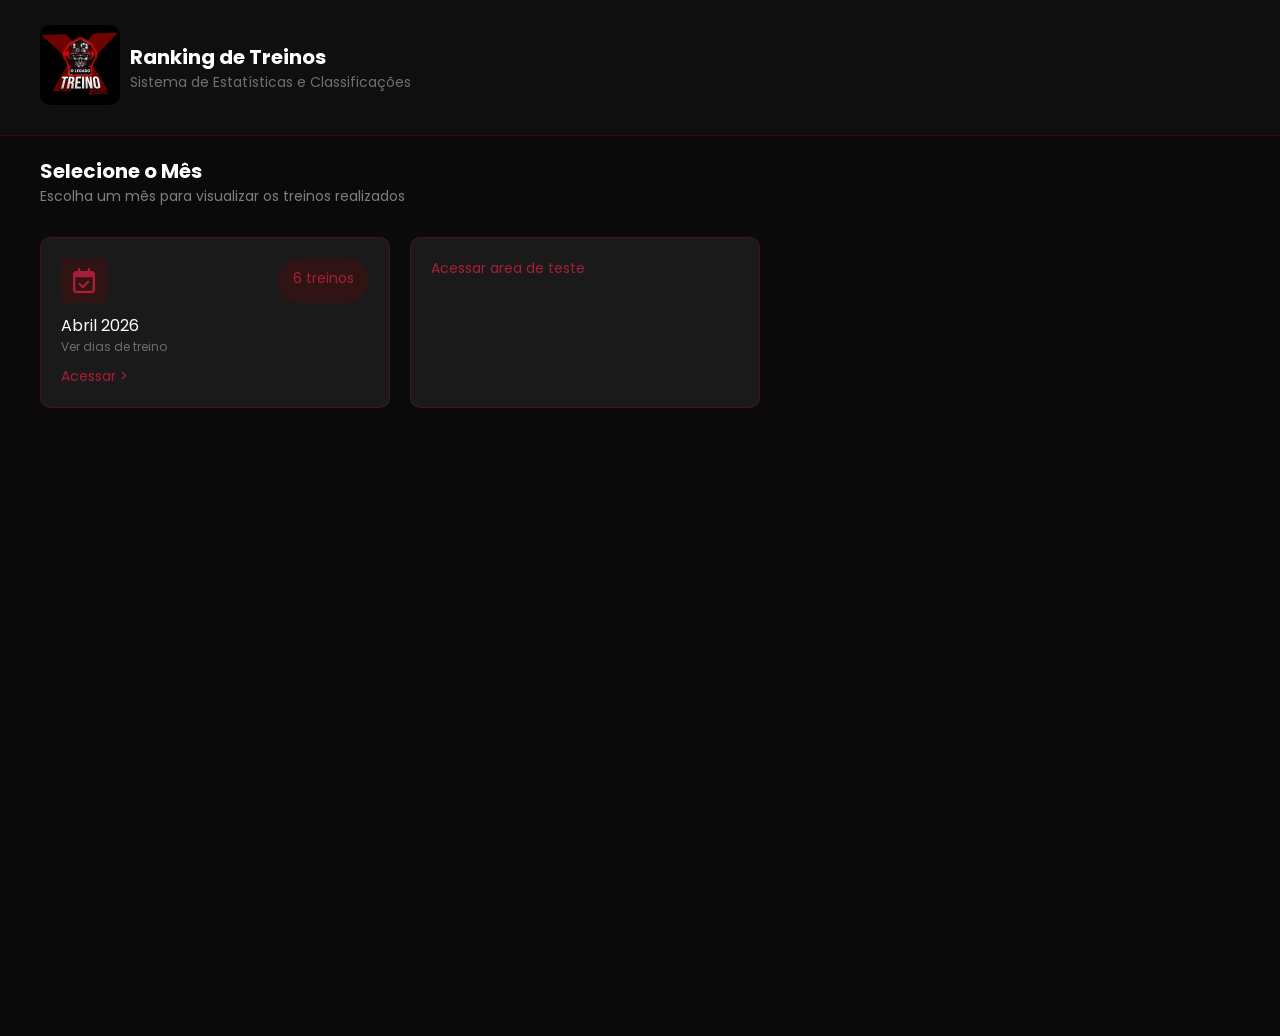
==== index.html @ 44782da5 "construindo a home" ====
<!DOCTYPE html>
<html lang="pt-br">
<head>
    <meta charset="UTF-8">
    <meta name="viewport" content="width=device-width, initial-scale=1.0">
    <title>O Legado</title>
    <link rel="stylesheet" href="assets/css/index.css">

    <!--FONTE-->
    <link rel="preconnect" href="https://fonts.googleapis.com">
    <link rel="preconnect" href="https://fonts.gstatic.com" crossorigin>
    <link href="https://fonts.googleapis.com/css2?family=Poppins:wght@300;400;500;700&display=swap" rel="stylesheet">
    <!--FONTE-->


    <!-- Google tag (gtag.js) -->
    <script async src="https://www.googletagmanager.com/gtag/js?id=G-SW7Q9LH3LR"></script>
    <script>
    window.dataLayer = window.dataLayer || [];
    function gtag(){dataLayer.push(arguments);}
    gtag('js', new Date());
    gtag('config', 'G-SW7Q9LH3LR');
    </script>
    <!-- Google tag (gtag.js) -->
     
    <!--Incon-->
    <link rel="stylesheet" href="https://cdnjs.cloudflare.com/ajax/libs/font-awesome/6.0.0/css/all.min.css">
    <!--Incon-->
</head>
<body>
    <header class="header">
        <div class="header_content largura-definida">
            <figure><img src="assets/img/Logo.jpg" alt=""></figure>
            <div class="header_content_texts">
                <h1>Ranking de Treinos</h1>
                <p>Sistema de Estatísticas e Classificações</p>
            </div>
        </div>
    </header>

    <main>
        <section class="container largura-definida">
            <h2>Selecione o Mês</h2>
            <p>Escolha um mês para visualizar os treinos realizados</p>

            <div class="container_divsDates">

                
                <div class="container_divsDates_divDate">
                    <div class="container_divsDates_divDate_icon">
                            <i class="fa-regular fa-calendar-check"></i>
                            <p><span>6</span> treinos</p>
                    </div>
                    <p>Abril 2026</p>
                    <p>Ver dias de treino</p>
                    <a href="assets/html/treinosMés.html">Acessar <span>></span></a>
                </div>

                <div class="container_divsDates_divDate">
                    
                    <a href="teste.html">Acessar area de teste</a>
                </div>
                

            </div>

        </section>
        
    </main>
    

    
</body>
</html>
---- assets/css/index.css ----
*{
    padding: 0;
    margin: 0;
    box-sizing: border-box;
}
html {
    font-size: 62.5%;
    min-height: 100%;
}
body{
    font-family: "Poppins", sans-serif;
    min-height: 100vh;
    overflow: hidden;
}


.largura-definida {
    max-width: 120rem;
    margin: 0 auto;
}



.header{
    background-color: #0F0F0F;
    padding: 2.5rem;
    border-bottom: 1px solid rgba(255, 0, 0, 0.164);
}
.header_content{
    display: flex;
}
.header_content figure img{
    width: 100%;
    border-radius: 1rem;
}
.header_content figure{
    width: 8rem;
    
}
.header_content_texts{
    display: flex;
    flex-direction: column;
    justify-content: center;
    margin-left: 1rem;
}
.header_content_texts h1{
    font-size: 2em;
    color: white;
}
.header_content_texts p{
    color: rgba(255, 255, 255, 0.404);
    font-size: 1.4em;
}

main{
    background-color: #0A0A0A;
    padding: 2rem;
    min-height: 100vh;
}
.container h2{
    color: white;
    font-size: 2em;
}
.container > p{
    color: rgba(255, 255, 255, 0.479);
    font-size: 1.4em;
    margin-bottom: 3rem;
}

.container_divsDates{
    display: flex;
    flex-wrap: wrap;
    gap: 2rem;
}

.container_divsDates_divDate{
    flex: 1 1 calc((100% / 3) - 2rem);
    max-width: 35rem;
    padding: 2rem;
    background-color: #1A1A1A;
    border: 1px solid rgba(255, 0, 0, 0.199);
    border-radius: 1rem;
    text-decoration: none;
}
.container_divsDates_divDate_icon{
    display: flex;
    justify-content: space-between;
}
.container_divsDates_divDate > p:nth-child(2){
    color: white;
    font-size: 1.6em;
    margin-top: 1rem;
}
.container_divsDates_divDate > p:nth-child(3){
    color: rgba(255, 255, 255, 0.37);
    font-size: 1.2em;
    margin-bottom: 1rem;
}
.container_divsDates_divDate_icon i{
    font-size: 2.5em;
    padding: 1rem 1.2rem;
    background-color: #301414;
    border-radius: 0.5rem;
    color: #A81E3A;
}
.container_divsDates_divDate_icon p{
    color: #A81E3A;
    background-color: #301414;
    padding: 1rem 1.5rem;
    border-radius: 5rem;
    font-size: 1.4em;
}
.container_divsDates_divDate > a{
    color: #A81E3A;
    font-size: 1.4em;
    text-decoration: none;
}
.container_divsDates_divDate > a > span{
    transition: all 0.2s ease-in-out;
}
.container_divsDates_divDate > a:hover > span{
    margin-left: 0.5rem;
}
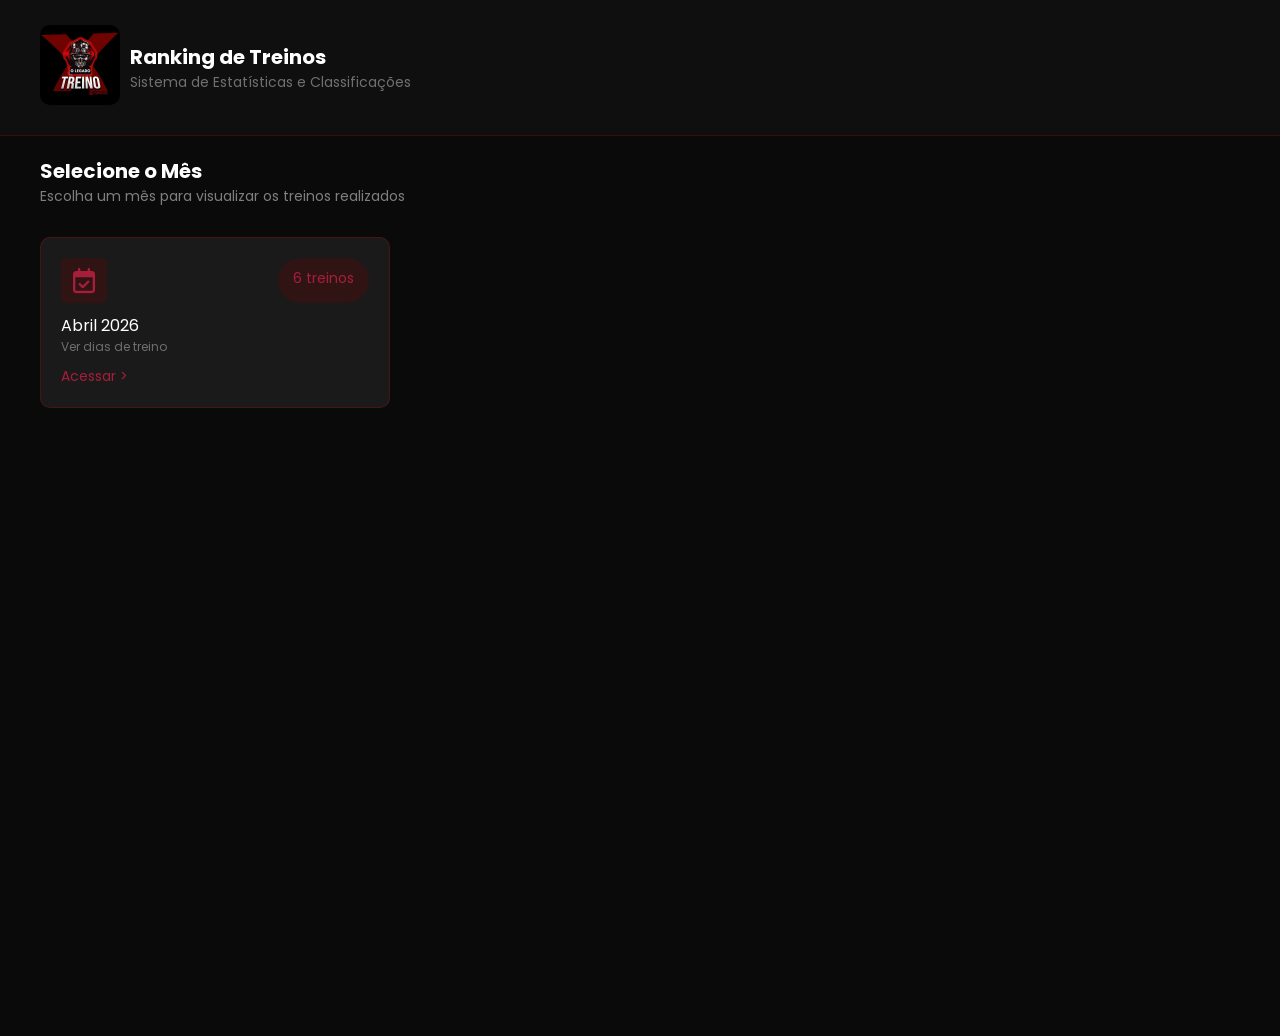
==== commit 87a3a476: "teste" ====
--- a/index.html
+++ b/index.html
@@ -56,10 +56,7 @@
                     <a href="assets/html/treinosMés.html">Acessar <span>></span></a>
                 </div>
 
-                <div class="container_divsDates_divDate">
-                    
-                    <a href="teste.html">Acessar area de teste</a>
-                </div>
+                
                 
 
             </div>
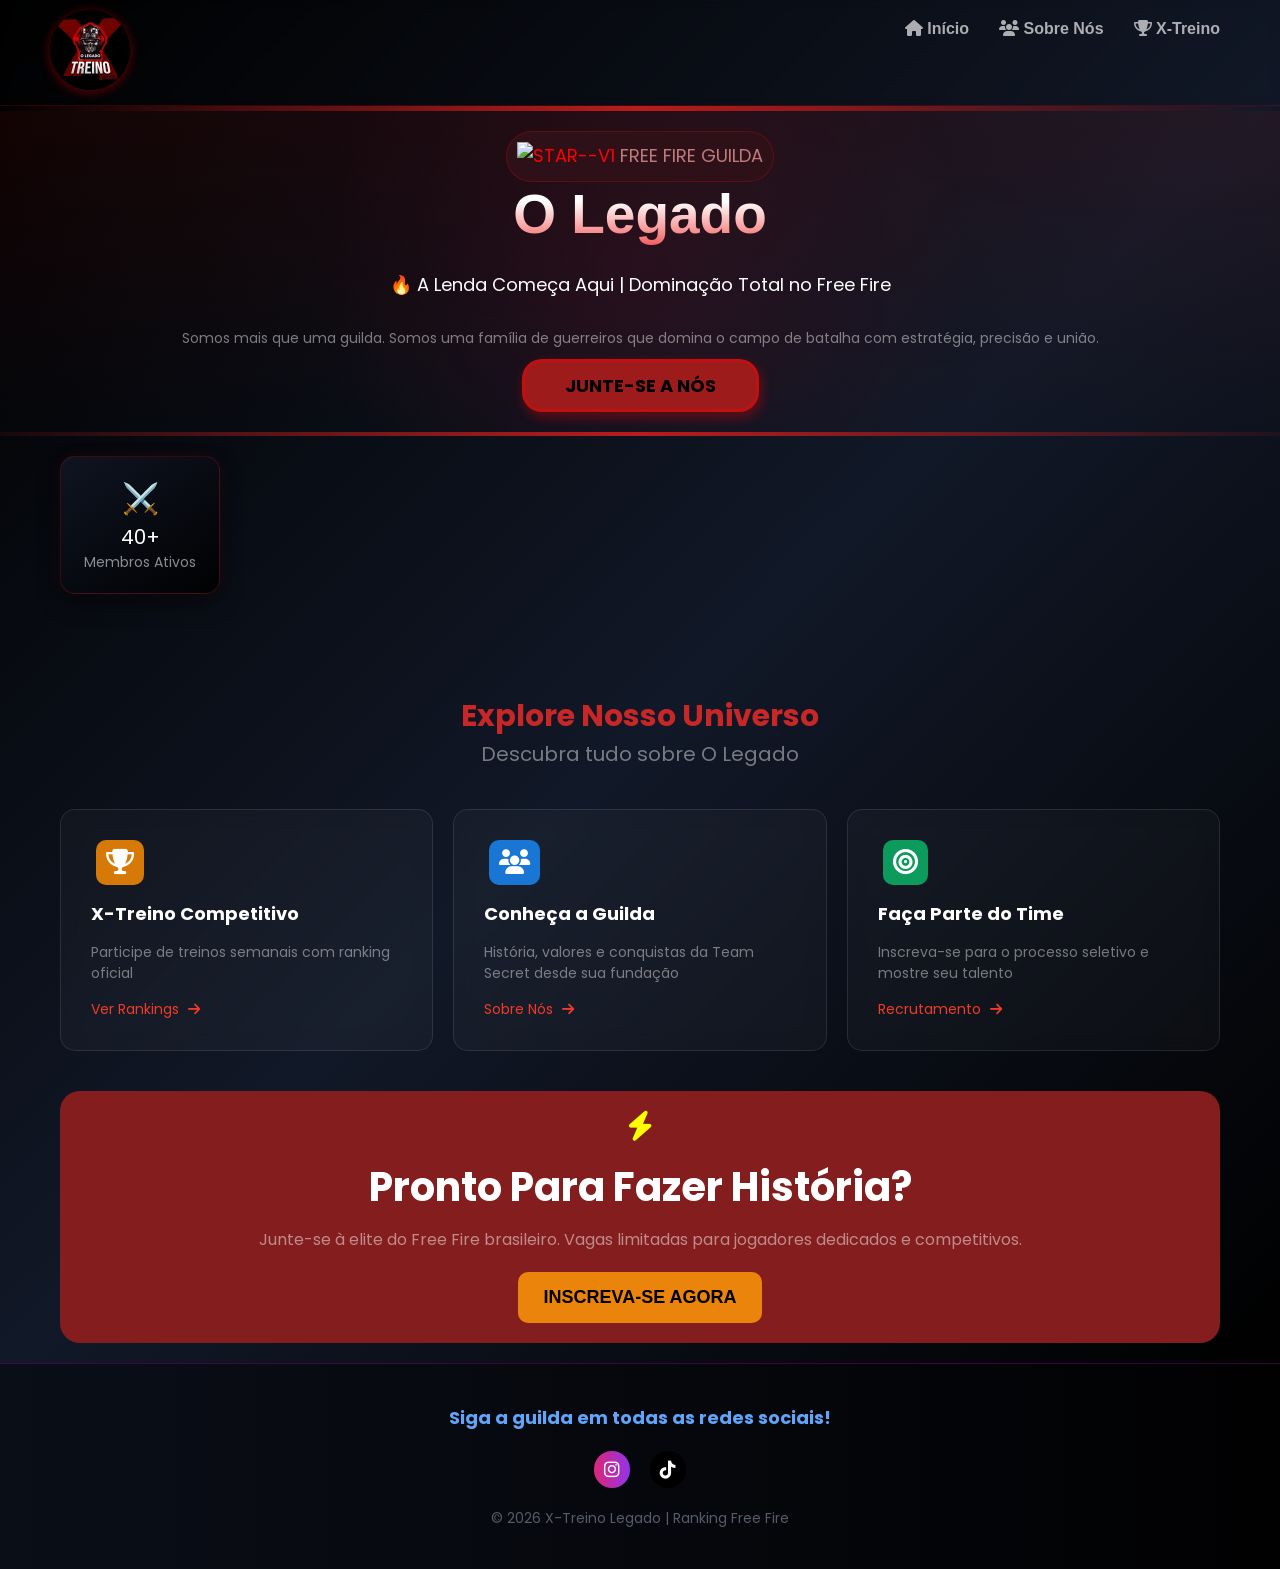
==== commit 60197e55: "ajustes" ====
--- a/index.html
+++ b/index.html
@@ -4,6 +4,7 @@
     <meta charset="UTF-8">
     <meta name="viewport" content="width=device-width, initial-scale=1.0">
     <title>O Legado</title>
+    <link rel="stylesheet" href="assets/css/index.scss">
     <link rel="stylesheet" href="assets/css/index.css">
 
     <!--FONTE-->
@@ -12,60 +13,109 @@
     <link href="https://fonts.googleapis.com/css2?family=Poppins:wght@300;400;500;700&display=swap" rel="stylesheet">
     <!--FONTE-->
 
-
-    <!-- Google tag (gtag.js) -->
-    <script async src="https://www.googletagmanager.com/gtag/js?id=G-SW7Q9LH3LR"></script>
-    <script>
-    window.dataLayer = window.dataLayer || [];
-    function gtag(){dataLayer.push(arguments);}
-    gtag('js', new Date());
-    gtag('config', 'G-SW7Q9LH3LR');
-    </script>
-    <!-- Google tag (gtag.js) -->
-     
-    <!--Incon-->
-    <link rel="stylesheet" href="https://cdnjs.cloudflare.com/ajax/libs/font-awesome/6.0.0/css/all.min.css">
-    <!--Incon-->
+    <!--icon-->
+    <link rel="stylesheet" href="https://cdnjs.cloudflare.com/ajax/libs/font-awesome/6.5.1/css/all.min.css">
+    <!--icon-->
 </head>
 <body>
     <header class="header">
-        <div class="header_content largura-definida">
-            <figure><img src="assets/img/Logo.jpg" alt=""></figure>
-            <div class="header_content_texts">
-                <h1>Ranking de Treinos</h1>
-                <p>Sistema de Estatísticas e Classificações</p>
+        <nav class="header_nav largura-definida">
+            <figure>
+                <a href="teste.html"><img src="assets/img/Logo.jpg" alt="" class="img"></a>
+            </figure>
+            <div class="hamburger-menu">
+                <input id="menu__toggle" type="checkbox" />
+                <label class="menu__btn" for="menu__toggle">
+                    <span></span>
+                </label>
+            
+                <ul class="menu__box">
+                    <li><a class="menu__item" href="index.html"><i class="fas fa-home"></i> Início</a></li>
+                    <li><a class="menu__item" href="#"><i class="fas fa-users"></i> Sobre Nós</a></li>
+                    <li><a class="menu__item" href="./assets/html/treinos.html"><i class="fas fa-trophy"></i> X-Treino</a></li>
+                </ul>
             </div>
-        </div>
+        </nav>
     </header>
 
     <main>
-        <section class="container largura-definida">
-            <h2>Selecione o Mês</h2>
-            <p>Escolha um mês para visualizar os treinos realizados</p>
+        <section class="introdução">
+            <div class="largura-definida introdução_container">
+                <p class="introdução_start"><img width="18" height="18" src="https://img.icons8.com/ios/50/ff0000/star--v1.png" alt="star--v1" /> Free Fire Guilda</p>
+                <h1>O Legado</h1>
+                <p>🔥 A Lenda Começa Aqui | Dominação Total no Free Fire</p>
+                <p>Somos mais que uma guilda. Somos uma família de guerreiros que domina o campo de batalha com estratégia, precisão e
+                união.</p>
+                <div class="introdução_container_btns">
+                    <a href="#">Junte-se a nós</a>
 
-            <div class="container_divsDates">
-
-                
-                <div class="container_divsDates_divDate">
-                    <div class="container_divsDates_divDate_icon">
-                            <i class="fa-regular fa-calendar-check"></i>
-                            <p><span>6</span> treinos</p>
-                    </div>
-                    <p>Abril 2026</p>
-                    <p>Ver dias de treino</p>
-                    <a href="assets/html/treinosMés.html">Acessar <span>></span></a>
                 </div>
-
-                
-                
-
+            </div>
+        </section>
+        
+        <section class=" largura-definida info">
+            <div class="info_content">
+                <p>⚔️</p>
+                <p>40+</p>
+                <p>Membros Ativos</p>
             </div>
 
         </section>
-        
+
+        <section class="largura-definida historia">
+            <h1 class="title">Explore Nosso Universo</h1>
+            <p class="text">Descubra tudo sobre O Legado</p>
+
+            <div class="historia_container">
+                <div class="historia_container_content">
+                    <i class="fa-solid fa-trophy icon-trofeu"></i>
+                    <h2>X-Treino Competitivo</h2>
+                    <p>Participe de treinos semanais com ranking oficial</p>
+                    <a href="#">Ver Rankings <i class="fa-solid fa-arrow-right seta-link"></i></a>
+                </div>
+
+                <div class="historia_container_content">
+                    <i class="fa-solid fa-users icon-azul"></i>
+                    <h2>Conheça a Guilda</h2>
+                    <p>História, valores e conquistas da Team Secret desde sua fundação</p>
+                    <a href="#">Sobre Nós <i class="fa-solid fa-arrow-right seta-link"></i></a>
+                </div>
+
+                <div class="historia_container_content">
+                    <i class="fa-solid fa-bullseye icon-verde"></i>
+                    <h2>Faça Parte do Time</h2>
+                    <p>Inscreva-se para o processo seletivo e mostre seu talento</p>
+                    <a href="#">Recrutamento <i class="fa-solid fa-arrow-right seta-link"></i></a>
+                </div>
+            </div>
+        </section>
+
+        <section class="largura-definida inscreva">
+            <div class="inscreva_container">
+                <i class="fa-solid fa-bolt icon-raio"></i>
+                <h1>Pronto Para Fazer História?</h1>
+                <p>Junte-se à elite do Free Fire brasileiro. Vagas limitadas para jogadores dedicados e competitivos.</p>
+                <button>Inscreva-se Agora</button>
+            </div>
+        </section>
     </main>
+
+    <footer class="footer">
+        <p class="footer_siga">Siga a guilda em todas as redes sociais!</p>
+        <div class="links">
     
+            <a href="https://www.instagram.com/lega_dooficial1?igsh=bmVueG4wdzU3eDM4" target="_blank"><i
+                    class="fa-brands fa-instagram"></i></a>
+            <a href="https://tiktok.com/@dieguinho916" target="_blank"><i class="fa-brands fa-tiktok"></i></a>
+            <!-- <a href=""><i class="fa-brands fa-whatsapp"></i></a> -->
+        </div>
+    
+        <p class="copyright">© 2026 X-Treino Legado | Ranking Free Fire</p>
+    </footer>
 
-    
+    <script>
+        alert("site em manutenção")
+    </script>
+   
 </body>
 </html>
--- a/assets/css/index.css
+++ b/assets/css/index.css
@@ -1,123 +1,439 @@
-*{
-    padding: 0;
-    margin: 0;
-    box-sizing: border-box;
-}
+@charset "UTF-8";
+* {
+  padding: 0;
+  margin: 0;
+  box-sizing: border-box;
+}
+
 html {
-    font-size: 62.5%;
-    min-height: 100%;
-}
-body{
-    font-family: "Poppins", sans-serif;
-    min-height: 100vh;
-    overflow: hidden;
-}
-
+  font-size: 62.5%;
+}
+
+body {
+  min-height: 100dvh;
+  background: linear-gradient(135deg, #000000 0%, #111827 50%, #000000 100%);
+  font-family: "Poppins", sans-serif;
+  overflow-x: hidden;
+}
 
 .largura-definida {
-    max-width: 120rem;
-    margin: 0 auto;
-}
-
-
-
-.header{
-    background-color: #0F0F0F;
-    padding: 2.5rem;
-    border-bottom: 1px solid rgba(255, 0, 0, 0.164);
-}
-.header_content{
-    display: flex;
-}
-.header_content figure img{
-    width: 100%;
-    border-radius: 1rem;
-}
-.header_content figure{
-    width: 8rem;
-    
-}
-.header_content_texts{
-    display: flex;
-    flex-direction: column;
-    justify-content: center;
-    margin-left: 1rem;
-}
-.header_content_texts h1{
-    font-size: 2em;
-    color: white;
-}
-.header_content_texts p{
-    color: rgba(255, 255, 255, 0.404);
-    font-size: 1.4em;
-}
-
-main{
-    background-color: #0A0A0A;
-    padding: 2rem;
-    min-height: 100vh;
-}
-.container h2{
-    color: white;
-    font-size: 2em;
-}
-.container > p{
-    color: rgba(255, 255, 255, 0.479);
-    font-size: 1.4em;
-    margin-bottom: 3rem;
-}
-
-.container_divsDates{
-    display: flex;
-    flex-wrap: wrap;
-    gap: 2rem;
-}
-
-.container_divsDates_divDate{
-    flex: 1 1 calc((100% / 3) - 2rem);
-    max-width: 35rem;
-    padding: 2rem;
-    background-color: #1A1A1A;
-    border: 1px solid rgba(255, 0, 0, 0.199);
-    border-radius: 1rem;
-    text-decoration: none;
-}
-.container_divsDates_divDate_icon{
-    display: flex;
-    justify-content: space-between;
-}
-.container_divsDates_divDate > p:nth-child(2){
-    color: white;
-    font-size: 1.6em;
-    margin-top: 1rem;
-}
-.container_divsDates_divDate > p:nth-child(3){
-    color: rgba(255, 255, 255, 0.37);
-    font-size: 1.2em;
-    margin-bottom: 1rem;
-}
-.container_divsDates_divDate_icon i{
-    font-size: 2.5em;
-    padding: 1rem 1.2rem;
-    background-color: #301414;
-    border-radius: 0.5rem;
-    color: #A81E3A;
-}
-.container_divsDates_divDate_icon p{
-    color: #A81E3A;
-    background-color: #301414;
-    padding: 1rem 1.5rem;
-    border-radius: 5rem;
-    font-size: 1.4em;
-}
-.container_divsDates_divDate > a{
-    color: #A81E3A;
-    font-size: 1.4em;
-    text-decoration: none;
-}
-.container_divsDates_divDate > a > span{
-    transition: all 0.2s ease-in-out;
-}
-.container_divsDates_divDate > a:hover > span{
-    margin-left: 0.5rem;
-}+  max-width: 120rem;
+  margin: 0 auto;
+}
+
+.header {
+  background: transparent;
+  backdrop-filter: blur(0.5rem);
+  border-bottom: 1px solid rgba(255, 0, 0, 0.205);
+  position: sticky;
+  top: 0;
+  z-index: 99;
+}
+.header .header_nav {
+  display: flex;
+  padding: 1rem;
+  justify-content: space-between;
+}
+.header .header_nav .hamburger-menu #menu__toggle {
+  opacity: 0;
+}
+.header .header_nav .hamburger-menu #menu__toggle:checked + .menu__btn > span {
+  transform: rotate(45deg);
+}
+.header .header_nav .hamburger-menu #menu__toggle:checked + .menu__btn > span::before {
+  top: 0;
+  transform: rotate(0deg);
+}
+.header .header_nav .hamburger-menu #menu__toggle:checked + .menu__btn > span::after {
+  top: 0;
+  transform: rotate(90deg);
+}
+.header .header_nav .hamburger-menu #menu__toggle:checked ~ .menu__box {
+  right: 0 !important;
+}
+.header .header_nav .hamburger-menu .menu__btn {
+  position: fixed;
+  top: 2rem;
+  right: 2rem;
+  width: 2.6rem;
+  height: 2.6rem;
+  cursor: pointer;
+  z-index: 1;
+}
+.header .header_nav .hamburger-menu .menu__btn > span,
+.header .header_nav .hamburger-menu .menu__btn > span::before,
+.header .header_nav .hamburger-menu .menu__btn > span::after {
+  display: block;
+  position: absolute;
+  width: 100%;
+  height: 2px;
+  background-color: #616161;
+  transition-duration: 0.25s;
+}
+.header .header_nav .hamburger-menu .menu__btn > span::before {
+  content: "";
+  top: -8px;
+}
+.header .header_nav .hamburger-menu .menu__btn > span::after {
+  content: "";
+  top: 8px;
+}
+.header .header_nav .hamburger-menu .menu__box {
+  display: block;
+  position: fixed;
+  top: 0;
+  right: -100%;
+  width: 300px;
+  min-height: 100%;
+  margin: 0;
+  padding: 80px 0;
+  list-style: none;
+  background-color: #111827;
+  box-shadow: -5px 0 15px rgba(0, 0, 0, 0.5);
+  transition-duration: 0.25s;
+}
+.header .header_nav .hamburger-menu .menu__item {
+  display: block;
+  padding: 12px 24px;
+  color: white;
+  font-family: "Roboto", sans-serif;
+  font-size: 20px;
+  font-weight: 700;
+  text-decoration: none;
+  transition-duration: 0.25s;
+}
+.header .header_nav .hamburger-menu .menu__item:hover {
+  background-color: rgba(185, 28, 28, 0.2);
+}
+.header .header_nav figure {
+  width: 8rem;
+}
+.header .header_nav figure a {
+  display: inline-block;
+  width: 100%;
+}
+.header .header_nav figure .img {
+  width: 100%;
+  border-radius: 50%;
+  box-shadow: 0px 2px 10px 2px rgba(255, 0, 0, 0.281);
+}
+
+main {
+  /* Background Geral da página (conforme o min-h-screen do React) */
+  background: linear-gradient(135deg, #000000 0%, #111827 50%, #000000 100%);
+}
+main .introdução {
+  padding: 2rem;
+  background: radial-gradient(circle at 50% 50%, rgba(220, 20, 60, 0.1) 0%, transparent 50%), linear-gradient(to bottom, rgba(185, 28, 28, 0.1) 0%, transparent 100%);
+  border-top: 5px solid rgba(255, 0, 0, 0.411);
+  border-bottom: 4px solid;
+  -o-border-image: linear-gradient(to right, transparent, #b91c1c, transparent) 1;
+     border-image: linear-gradient(to right, transparent, #b91c1c, transparent) 1;
+}
+main .introdução .introdução_container {
+  display: flex;
+  flex-direction: column;
+  align-items: center;
+}
+main .introdução .introdução_start {
+  display: flex;
+  align-items: center;
+  text-transform: uppercase;
+  display: inline-block;
+  color: #BD7B7D;
+  background-color: #2E1118;
+  padding: 1rem 1rem 1.2rem 1rem;
+  border-radius: 3rem;
+  border: 1px solid rgba(255, 0, 0, 0.2392156863);
+  font-size: 1.8em;
+}
+main .introdução .introdução_start img {
+  color: #ff0000;
+}
+main .introdução .introdução_container h1 {
+  font-size: 5.5rem;
+  font-weight: 800;
+  background: linear-gradient(to bottom, #ffffff 30%, #f35b5b 100%);
+  -webkit-background-clip: text;
+  -webkit-text-fill-color: transparent;
+  margin-bottom: 1.5rem;
+}
+main .introdução .introdução_container p:nth-child(3) {
+  font-size: 1.8em;
+  color: white;
+  text-align: center;
+  margin-top: 1rem;
+}
+main .introdução .introdução_container p:nth-child(4) {
+  font-size: 1.4em;
+  color: rgba(255, 255, 255, 0.459);
+  text-align: center;
+  margin-top: 3rem;
+}
+main .introdução .introdução_container_btns a {
+  font-size: 1.8em;
+  background-color: #9D1B1B;
+  display: inline-block;
+  border: 3px solid rgba(255, 0, 0, 0.356);
+  padding: 1rem 4rem;
+  text-decoration: none;
+  color: black;
+  border-radius: 2rem;
+  text-transform: uppercase;
+  font-weight: bolder;
+  margin-top: 1rem;
+  box-shadow: 2px 5px 10px 2px rgba(255, 0, 0, 0.26);
+  transition: all ease-in-out 0.3s;
+}
+main .introdução .introdução_container_btns a:hover {
+  transform: scale(1.1);
+}
+main .info {
+  padding: 2rem;
+  margin-bottom: 6rem;
+}
+main .info .info_content {
+  display: flex;
+  flex-direction: column;
+  align-items: center;
+  width: 16rem;
+  padding: 2rem 1.5rem;
+  background: linear-gradient(145deg, rgba(17, 24, 39, 0.8) 0%, rgba(0, 0, 0, 0.9) 100%);
+  border: 1px solid rgba(185, 28, 28, 0.3);
+  border-radius: 1.5rem;
+  box-shadow: 0 10px 25px -5px rgba(0, 0, 0, 0.6), 0 0 15px rgba(185, 28, 28, 0.1);
+  transition: transform 0.3s ease, border-color 0.3s ease;
+}
+main .info .info_content:hover {
+  transform: translateY(-5px);
+  border-color: rgba(220, 38, 38, 0.6);
+}
+main .info .info_content p:nth-child(1) {
+  font-size: 3em;
+}
+main .info .info_content p:nth-child(2) {
+  font-size: 2em;
+  color: white;
+}
+main .info .info_content p:nth-child(3) {
+  font-size: 1.4em;
+  color: rgba(255, 255, 255, 0.534);
+}
+main .historia {
+  padding: 2rem;
+}
+main .historia .title {
+  text-align: center;
+  color: #C72727;
+  font-size: 3em;
+}
+main .historia .text {
+  text-align: center;
+  font-size: 2em;
+  color: rgba(255, 255, 255, 0.432);
+}
+main .historia .historia_container {
+  margin-top: 4rem;
+  display: flex;
+  flex-direction: column;
+  gap: 2rem;
+}
+main .historia .historia_container .historia_container_content {
+  background: rgba(255, 255, 255, 0.03) !important;
+  border: 1px solid rgba(255, 255, 255, 0.1) !important;
+  backdrop-filter: blur(10px);
+  border-radius: 1.5rem;
+  padding: 3rem !important;
+  transition: 0.4s all ease;
+}
+main .historia .historia_container .historia_container_content:hover {
+  border-color: #b91c1c !important;
+  background: rgba(185, 28, 28, 0.05) !important;
+  transform: scale(1.02);
+}
+main .historia .historia_container .icon-trofeu {
+  background-color: #D67907;
+  padding: 1rem;
+  color: white;
+  font-size: 2.5em;
+  border-radius: 1rem;
+}
+main .historia .historia_container .icon-azul {
+  background-color: #1A76D5;
+  padding: 1rem;
+  color: white;
+  font-size: 2.5em;
+  border-radius: 1rem;
+}
+main .historia .historia_container .icon-verde {
+  background-color: #0C9B5D;
+  padding: 1rem;
+  color: white;
+  font-size: 2.5em;
+  border-radius: 1rem;
+}
+main .historia .historia_container .historia_container_content h2 {
+  font-size: 1.8em;
+  color: white;
+  margin: 1.5rem 0;
+}
+main .historia .historia_container .historia_container_content > p {
+  font-size: 1.4em;
+  color: rgba(255, 255, 255, 0.432);
+  margin-bottom: 1.5rem;
+}
+main .historia .historia_container .historia_container_content a {
+  color: #EF3B29;
+  font-size: 1.4em;
+  text-decoration: none;
+}
+main .historia .historia_container .historia_container_content i {
+  margin-left: 0.5rem;
+  transition: all ease-in-out 0.3s;
+}
+main .historia .historia_container .historia_container_content a:hover i {
+  margin-left: 1rem;
+}
+main .inscreva {
+  padding: 2rem;
+}
+main .inscreva .inscreva_container {
+  padding: 2rem;
+  background-color: #841D1D;
+  text-align: center;
+  border-radius: 2rem;
+}
+main .inscreva .inscreva_container i {
+  color: yellow;
+  font-size: 3em;
+}
+main .inscreva .inscreva_container h1 {
+  margin-top: 1.5rem;
+  font-size: 4em;
+  color: white;
+  font-weight: bolder;
+}
+main .inscreva .inscreva_container p {
+  font-size: 1.6em;
+  margin-top: 1rem;
+  color: rgba(255, 255, 255, 0.486);
+  margin-bottom: 2rem;
+}
+main .inscreva .inscreva_container button {
+  background-color: #EA840A;
+  color: black;
+  border: none;
+  padding: 1.5rem 2.5rem;
+  border-radius: 1rem;
+  font-size: 1.8rem;
+  font-weight: bolder;
+  text-transform: uppercase;
+  transition: all ease-in 0.3s;
+}
+main .inscreva .inscreva_container button:hover {
+  transform: scale(1.1);
+  cursor: pointer;
+  background-color: orange;
+}
+
+.footer {
+  background-color: #050505;
+  background: linear-gradient(to right, #0A0E17, #010102);
+  padding: 4rem 2rem;
+  border-top: 1px solid rgba(128, 0, 128, 0.479);
+  text-align: center;
+}
+.footer .footer_siga {
+  color: #60A5FA;
+  text-align: center;
+  font-size: 1.8em;
+  font-weight: bold;
+}
+.footer .links a:nth-child(1) {
+  color: white;
+  text-align: center;
+  font-size: 1.8em;
+  background: linear-gradient(to right, #db2777, #9333ea);
+  padding: 0.5rem 1rem;
+  border-radius: 2rem;
+  display: inline-block;
+}
+.footer .links a:nth-child(1) {
+  color: white;
+  font-size: 1.8em;
+  background: linear-gradient(to right, #db2777, #9333ea);
+  padding: 0.5rem 1rem;
+  border-radius: 2rem;
+  display: inline-block;
+  transition: all 0.2s ease-in-out;
+}
+.footer .links a:nth-child(2) {
+  color: white;
+  font-size: 1.8em;
+  background-color: black;
+  padding: 0.5rem 1rem;
+  border-radius: 2rem;
+  display: inline-block;
+  transition: all 0.2s ease-in-out;
+}
+.footer .links a:nth-child(3) {
+  color: white;
+  font-size: 1.8em;
+  background-color: #2BD46A;
+  padding: 0.5rem 1rem;
+  border-radius: 2rem;
+  display: inline-block;
+  transition: all 0.2s ease-in-out;
+}
+.footer .links a:hover {
+  transform: scale(1.1);
+}
+.footer .links {
+  margin-top: 2rem;
+  display: flex;
+  justify-content: center;
+  gap: 2rem;
+}
+.footer .copyright {
+  font-size: 1.4em;
+  color: #565B68;
+  margin-top: 2rem;
+}
+
+@media (min-width: 768px) {
+  #menu__toggle {
+    display: none !important;
+  }
+  .menu__btn {
+    display: none !important;
+  }
+  .menu__box {
+    position: static !important;
+    display: flex !important;
+    padding: 0 !important;
+    width: auto !important;
+    min-height: auto !important;
+    background-color: inherit !important;
+    box-shadow: none !important;
+  }
+  .menu__box a {
+    font-size: 1.6em !important;
+    padding: 1rem !important;
+    color: rgba(255, 255, 255, 0.658) !important;
+  }
+  .menu__box li {
+    margin-left: 1rem !important;
+  }
+  .menu__box a:hover {
+    transform: scale(1.1) !important;
+    background-color: transparent !important;
+    color: rgba(255, 26, 26, 0.7137254902) !important;
+  }
+  .historia_container {
+    flex-direction: row !important;
+    flex-wrap: wrap !important;
+  }
+  .historia_container_content {
+    flex: 1 1 calc(33.3333333333% - 2rem);
+  }
+}/*# sourceMappingURL=index.css.map */
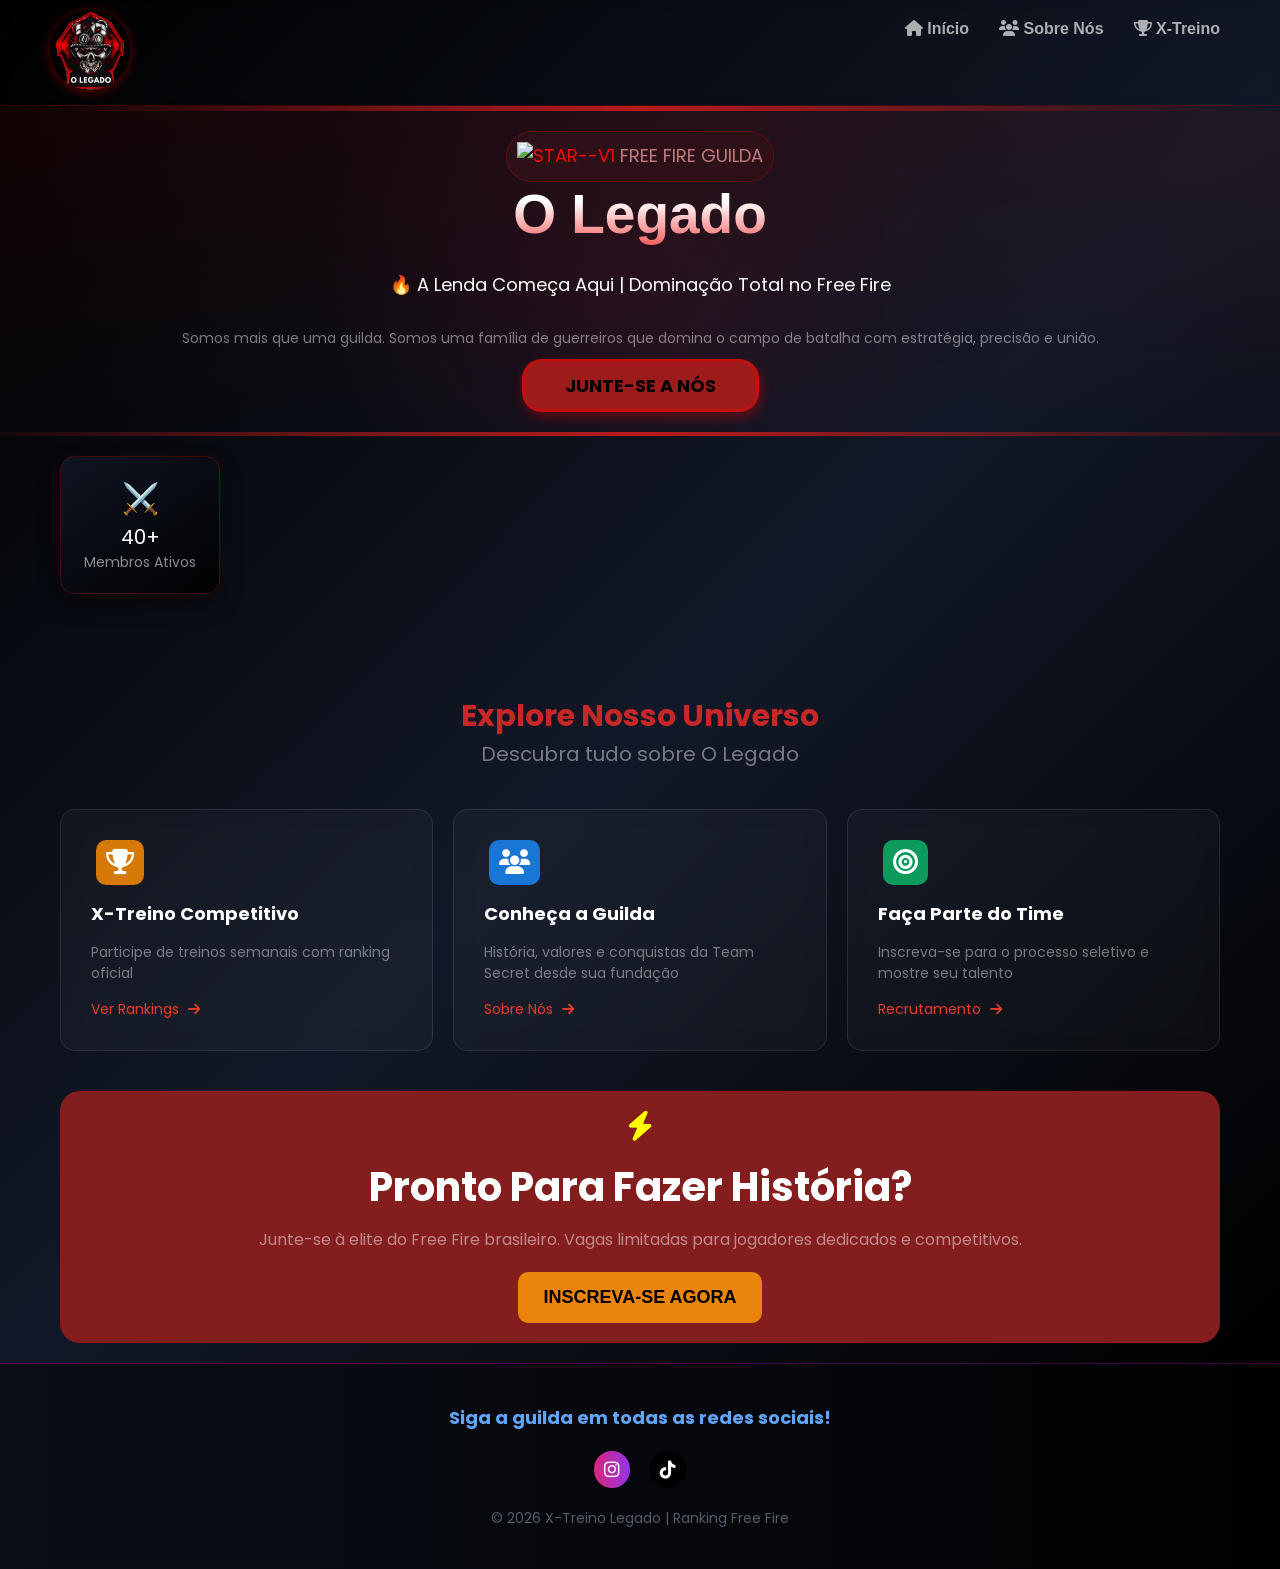
==== commit 36bc9de2: "ajuste" ====
--- a/index.html
+++ b/index.html
@@ -4,8 +4,8 @@
     <meta charset="UTF-8">
     <meta name="viewport" content="width=device-width, initial-scale=1.0">
     <title>O Legado</title>
-    <link rel="stylesheet" href="assets/css/index.scss">
-    <link rel="stylesheet" href="assets/css/index.css">
+    <link rel="stylesheet" href="assets/css/scss/home.scss">
+    <link rel="stylesheet" href="assets/css/compiled/home.css">
 
     <!--FONTE-->
     <link rel="preconnect" href="https://fonts.googleapis.com">
@@ -21,7 +21,7 @@
     <header class="header">
         <nav class="header_nav largura-definida">
             <figure>
-                <a href="teste.html"><img src="assets/img/Logo.jpg" alt="" class="img"></a>
+                <a href="teste.html"><img src="assets/img/logo-oficial.jpg" alt="" class="img"></a>
             </figure>
             <div class="hamburger-menu">
                 <input id="menu__toggle" type="checkbox" />
@@ -32,7 +32,7 @@
                 <ul class="menu__box">
                     <li><a class="menu__item" href="index.html"><i class="fas fa-home"></i> Início</a></li>
                     <li><a class="menu__item" href="#"><i class="fas fa-users"></i> Sobre Nós</a></li>
-                    <li><a class="menu__item" href="./assets/html/treinos.html"><i class="fas fa-trophy"></i> X-Treino</a></li>
+                    <li><a class="menu__item" href="./pages/xtreino/homeTreinos.html"><i class="fas fa-trophy"></i> X-Treino</a></li>
                 </ul>
             </div>
         </nav>
--- a/assets/css/compiled/home.css
+++ b/assets/css/compiled/home.css
@@ -0,0 +1,439 @@
+@charset "UTF-8";
+* {
+  padding: 0;
+  margin: 0;
+  box-sizing: border-box;
+}
+
+html {
+  font-size: 62.5%;
+}
+
+body {
+  min-height: 100dvh;
+  background: linear-gradient(135deg, #000000 0%, #111827 50%, #000000 100%);
+  font-family: "Poppins", sans-serif;
+  overflow-x: hidden;
+}
+
+.largura-definida {
+  max-width: 120rem;
+  margin: 0 auto;
+}
+
+.header {
+  background: transparent;
+  backdrop-filter: blur(0.5rem);
+  border-bottom: 1px solid rgba(255, 0, 0, 0.205);
+  position: sticky;
+  top: 0;
+  z-index: 99;
+}
+.header .header_nav {
+  display: flex;
+  padding: 1rem;
+  justify-content: space-between;
+}
+.header .header_nav .hamburger-menu #menu__toggle {
+  opacity: 0;
+}
+.header .header_nav .hamburger-menu #menu__toggle:checked + .menu__btn > span {
+  transform: rotate(45deg);
+}
+.header .header_nav .hamburger-menu #menu__toggle:checked + .menu__btn > span::before {
+  top: 0;
+  transform: rotate(0deg);
+}
+.header .header_nav .hamburger-menu #menu__toggle:checked + .menu__btn > span::after {
+  top: 0;
+  transform: rotate(90deg);
+}
+.header .header_nav .hamburger-menu #menu__toggle:checked ~ .menu__box {
+  right: 0 !important;
+}
+.header .header_nav .hamburger-menu .menu__btn {
+  position: fixed;
+  top: 2rem;
+  right: 2rem;
+  width: 2.6rem;
+  height: 2.6rem;
+  cursor: pointer;
+  z-index: 1;
+}
+.header .header_nav .hamburger-menu .menu__btn > span,
+.header .header_nav .hamburger-menu .menu__btn > span::before,
+.header .header_nav .hamburger-menu .menu__btn > span::after {
+  display: block;
+  position: absolute;
+  width: 100%;
+  height: 2px;
+  background-color: #616161;
+  transition-duration: 0.25s;
+}
+.header .header_nav .hamburger-menu .menu__btn > span::before {
+  content: "";
+  top: -8px;
+}
+.header .header_nav .hamburger-menu .menu__btn > span::after {
+  content: "";
+  top: 8px;
+}
+.header .header_nav .hamburger-menu .menu__box {
+  display: block;
+  position: fixed;
+  top: 0;
+  right: -100%;
+  width: 300px;
+  min-height: 100%;
+  margin: 0;
+  padding: 80px 0;
+  list-style: none;
+  background-color: #111827;
+  box-shadow: -5px 0 15px rgba(0, 0, 0, 0.5);
+  transition-duration: 0.25s;
+}
+.header .header_nav .hamburger-menu .menu__item {
+  display: block;
+  padding: 12px 24px;
+  color: white;
+  font-family: "Roboto", sans-serif;
+  font-size: 20px;
+  font-weight: 700;
+  text-decoration: none;
+  transition-duration: 0.25s;
+}
+.header .header_nav .hamburger-menu .menu__item:hover {
+  background-color: rgba(185, 28, 28, 0.2);
+}
+.header .header_nav figure {
+  width: 8rem;
+}
+.header .header_nav figure a {
+  display: inline-block;
+  width: 100%;
+}
+.header .header_nav figure .img {
+  width: 100%;
+  border-radius: 50%;
+  box-shadow: 0px 2px 10px 2px rgba(255, 0, 0, 0.281);
+}
+
+main {
+  /* Background Geral da página (conforme o min-h-screen do React) */
+  background: linear-gradient(135deg, #000000 0%, #111827 50%, #000000 100%);
+}
+main .introdução {
+  padding: 2rem;
+  background: radial-gradient(circle at 50% 50%, rgba(220, 20, 60, 0.1) 0%, transparent 50%), linear-gradient(to bottom, rgba(185, 28, 28, 0.1) 0%, transparent 100%);
+  border-top: 5px solid rgba(255, 0, 0, 0.411);
+  border-bottom: 4px solid;
+  -o-border-image: linear-gradient(to right, transparent, #b91c1c, transparent) 1;
+     border-image: linear-gradient(to right, transparent, #b91c1c, transparent) 1;
+}
+main .introdução .introdução_container {
+  display: flex;
+  flex-direction: column;
+  align-items: center;
+}
+main .introdução .introdução_start {
+  display: flex;
+  align-items: center;
+  text-transform: uppercase;
+  display: inline-block;
+  color: #BD7B7D;
+  background-color: #2E1118;
+  padding: 1rem 1rem 1.2rem 1rem;
+  border-radius: 3rem;
+  border: 1px solid rgba(255, 0, 0, 0.2392156863);
+  font-size: 1.8em;
+}
+main .introdução .introdução_start img {
+  color: #ff0000;
+}
+main .introdução .introdução_container h1 {
+  font-size: 5.5rem;
+  font-weight: 800;
+  background: linear-gradient(to bottom, #ffffff 30%, #f35b5b 100%);
+  -webkit-background-clip: text;
+  -webkit-text-fill-color: transparent;
+  margin-bottom: 1.5rem;
+}
+main .introdução .introdução_container p:nth-child(3) {
+  font-size: 1.8em;
+  color: white;
+  text-align: center;
+  margin-top: 1rem;
+}
+main .introdução .introdução_container p:nth-child(4) {
+  font-size: 1.4em;
+  color: rgba(255, 255, 255, 0.459);
+  text-align: center;
+  margin-top: 3rem;
+}
+main .introdução .introdução_container_btns a {
+  font-size: 1.8em;
+  background-color: #9D1B1B;
+  display: inline-block;
+  border: 3px solid rgba(255, 0, 0, 0.356);
+  padding: 1rem 4rem;
+  text-decoration: none;
+  color: black;
+  border-radius: 2rem;
+  text-transform: uppercase;
+  font-weight: bolder;
+  margin-top: 1rem;
+  box-shadow: 2px 5px 10px 2px rgba(255, 0, 0, 0.26);
+  transition: all ease-in-out 0.3s;
+}
+main .introdução .introdução_container_btns a:hover {
+  transform: scale(1.1);
+}
+main .info {
+  padding: 2rem;
+  margin-bottom: 6rem;
+}
+main .info .info_content {
+  display: flex;
+  flex-direction: column;
+  align-items: center;
+  width: 16rem;
+  padding: 2rem 1.5rem;
+  background: linear-gradient(145deg, rgba(17, 24, 39, 0.8) 0%, rgba(0, 0, 0, 0.9) 100%);
+  border: 1px solid rgba(185, 28, 28, 0.3);
+  border-radius: 1.5rem;
+  box-shadow: 0 10px 25px -5px rgba(0, 0, 0, 0.6), 0 0 15px rgba(185, 28, 28, 0.1);
+  transition: transform 0.3s ease, border-color 0.3s ease;
+}
+main .info .info_content:hover {
+  transform: translateY(-5px);
+  border-color: rgba(220, 38, 38, 0.6);
+}
+main .info .info_content p:nth-child(1) {
+  font-size: 3em;
+}
+main .info .info_content p:nth-child(2) {
+  font-size: 2em;
+  color: white;
+}
+main .info .info_content p:nth-child(3) {
+  font-size: 1.4em;
+  color: rgba(255, 255, 255, 0.534);
+}
+main .historia {
+  padding: 2rem;
+}
+main .historia .title {
+  text-align: center;
+  color: #C72727;
+  font-size: 3em;
+}
+main .historia .text {
+  text-align: center;
+  font-size: 2em;
+  color: rgba(255, 255, 255, 0.432);
+}
+main .historia .historia_container {
+  margin-top: 4rem;
+  display: flex;
+  flex-direction: column;
+  gap: 2rem;
+}
+main .historia .historia_container .historia_container_content {
+  background: rgba(255, 255, 255, 0.03) !important;
+  border: 1px solid rgba(255, 255, 255, 0.1) !important;
+  backdrop-filter: blur(10px);
+  border-radius: 1.5rem;
+  padding: 3rem !important;
+  transition: 0.4s all ease;
+}
+main .historia .historia_container .historia_container_content:hover {
+  border-color: #b91c1c !important;
+  background: rgba(185, 28, 28, 0.05) !important;
+  transform: scale(1.02);
+}
+main .historia .historia_container .icon-trofeu {
+  background-color: #D67907;
+  padding: 1rem;
+  color: white;
+  font-size: 2.5em;
+  border-radius: 1rem;
+}
+main .historia .historia_container .icon-azul {
+  background-color: #1A76D5;
+  padding: 1rem;
+  color: white;
+  font-size: 2.5em;
+  border-radius: 1rem;
+}
+main .historia .historia_container .icon-verde {
+  background-color: #0C9B5D;
+  padding: 1rem;
+  color: white;
+  font-size: 2.5em;
+  border-radius: 1rem;
+}
+main .historia .historia_container .historia_container_content h2 {
+  font-size: 1.8em;
+  color: white;
+  margin: 1.5rem 0;
+}
+main .historia .historia_container .historia_container_content > p {
+  font-size: 1.4em;
+  color: rgba(255, 255, 255, 0.432);
+  margin-bottom: 1.5rem;
+}
+main .historia .historia_container .historia_container_content a {
+  color: #EF3B29;
+  font-size: 1.4em;
+  text-decoration: none;
+}
+main .historia .historia_container .historia_container_content i {
+  margin-left: 0.5rem;
+  transition: all ease-in-out 0.3s;
+}
+main .historia .historia_container .historia_container_content a:hover i {
+  margin-left: 1rem;
+}
+main .inscreva {
+  padding: 2rem;
+}
+main .inscreva .inscreva_container {
+  padding: 2rem;
+  background-color: #841D1D;
+  text-align: center;
+  border-radius: 2rem;
+}
+main .inscreva .inscreva_container i {
+  color: yellow;
+  font-size: 3em;
+}
+main .inscreva .inscreva_container h1 {
+  margin-top: 1.5rem;
+  font-size: 4em;
+  color: white;
+  font-weight: bolder;
+}
+main .inscreva .inscreva_container p {
+  font-size: 1.6em;
+  margin-top: 1rem;
+  color: rgba(255, 255, 255, 0.486);
+  margin-bottom: 2rem;
+}
+main .inscreva .inscreva_container button {
+  background-color: #EA840A;
+  color: black;
+  border: none;
+  padding: 1.5rem 2.5rem;
+  border-radius: 1rem;
+  font-size: 1.8rem;
+  font-weight: bolder;
+  text-transform: uppercase;
+  transition: all ease-in 0.3s;
+}
+main .inscreva .inscreva_container button:hover {
+  transform: scale(1.1);
+  cursor: pointer;
+  background-color: orange;
+}
+
+.footer {
+  background-color: #050505;
+  background: linear-gradient(to right, #0A0E17, #010102);
+  padding: 4rem 2rem;
+  border-top: 1px solid rgba(128, 0, 128, 0.479);
+  text-align: center;
+}
+.footer .footer_siga {
+  color: #60A5FA;
+  text-align: center;
+  font-size: 1.8em;
+  font-weight: bold;
+}
+.footer .links a:nth-child(1) {
+  color: white;
+  text-align: center;
+  font-size: 1.8em;
+  background: linear-gradient(to right, #db2777, #9333ea);
+  padding: 0.5rem 1rem;
+  border-radius: 2rem;
+  display: inline-block;
+}
+.footer .links a:nth-child(1) {
+  color: white;
+  font-size: 1.8em;
+  background: linear-gradient(to right, #db2777, #9333ea);
+  padding: 0.5rem 1rem;
+  border-radius: 2rem;
+  display: inline-block;
+  transition: all 0.2s ease-in-out;
+}
+.footer .links a:nth-child(2) {
+  color: white;
+  font-size: 1.8em;
+  background-color: black;
+  padding: 0.5rem 1rem;
+  border-radius: 2rem;
+  display: inline-block;
+  transition: all 0.2s ease-in-out;
+}
+.footer .links a:nth-child(3) {
+  color: white;
+  font-size: 1.8em;
+  background-color: #2BD46A;
+  padding: 0.5rem 1rem;
+  border-radius: 2rem;
+  display: inline-block;
+  transition: all 0.2s ease-in-out;
+}
+.footer .links a:hover {
+  transform: scale(1.1);
+}
+.footer .links {
+  margin-top: 2rem;
+  display: flex;
+  justify-content: center;
+  gap: 2rem;
+}
+.footer .copyright {
+  font-size: 1.4em;
+  color: #565B68;
+  margin-top: 2rem;
+}
+
+@media (min-width: 768px) {
+  #menu__toggle {
+    display: none !important;
+  }
+  .menu__btn {
+    display: none !important;
+  }
+  .menu__box {
+    position: static !important;
+    display: flex !important;
+    padding: 0 !important;
+    width: auto !important;
+    min-height: auto !important;
+    background-color: inherit !important;
+    box-shadow: none !important;
+  }
+  .menu__box a {
+    font-size: 1.6em !important;
+    padding: 1rem !important;
+    color: rgba(255, 255, 255, 0.658) !important;
+  }
+  .menu__box li {
+    margin-left: 1rem !important;
+  }
+  .menu__box a:hover {
+    transform: scale(1.1) !important;
+    background-color: transparent !important;
+    color: rgba(255, 26, 26, 0.7137254902) !important;
+  }
+  .historia_container {
+    flex-direction: row !important;
+    flex-wrap: wrap !important;
+  }
+  .historia_container_content {
+    flex: 1 1 calc(33.3333333333% - 2rem);
+  }
+}/*# sourceMappingURL=index.css.map */
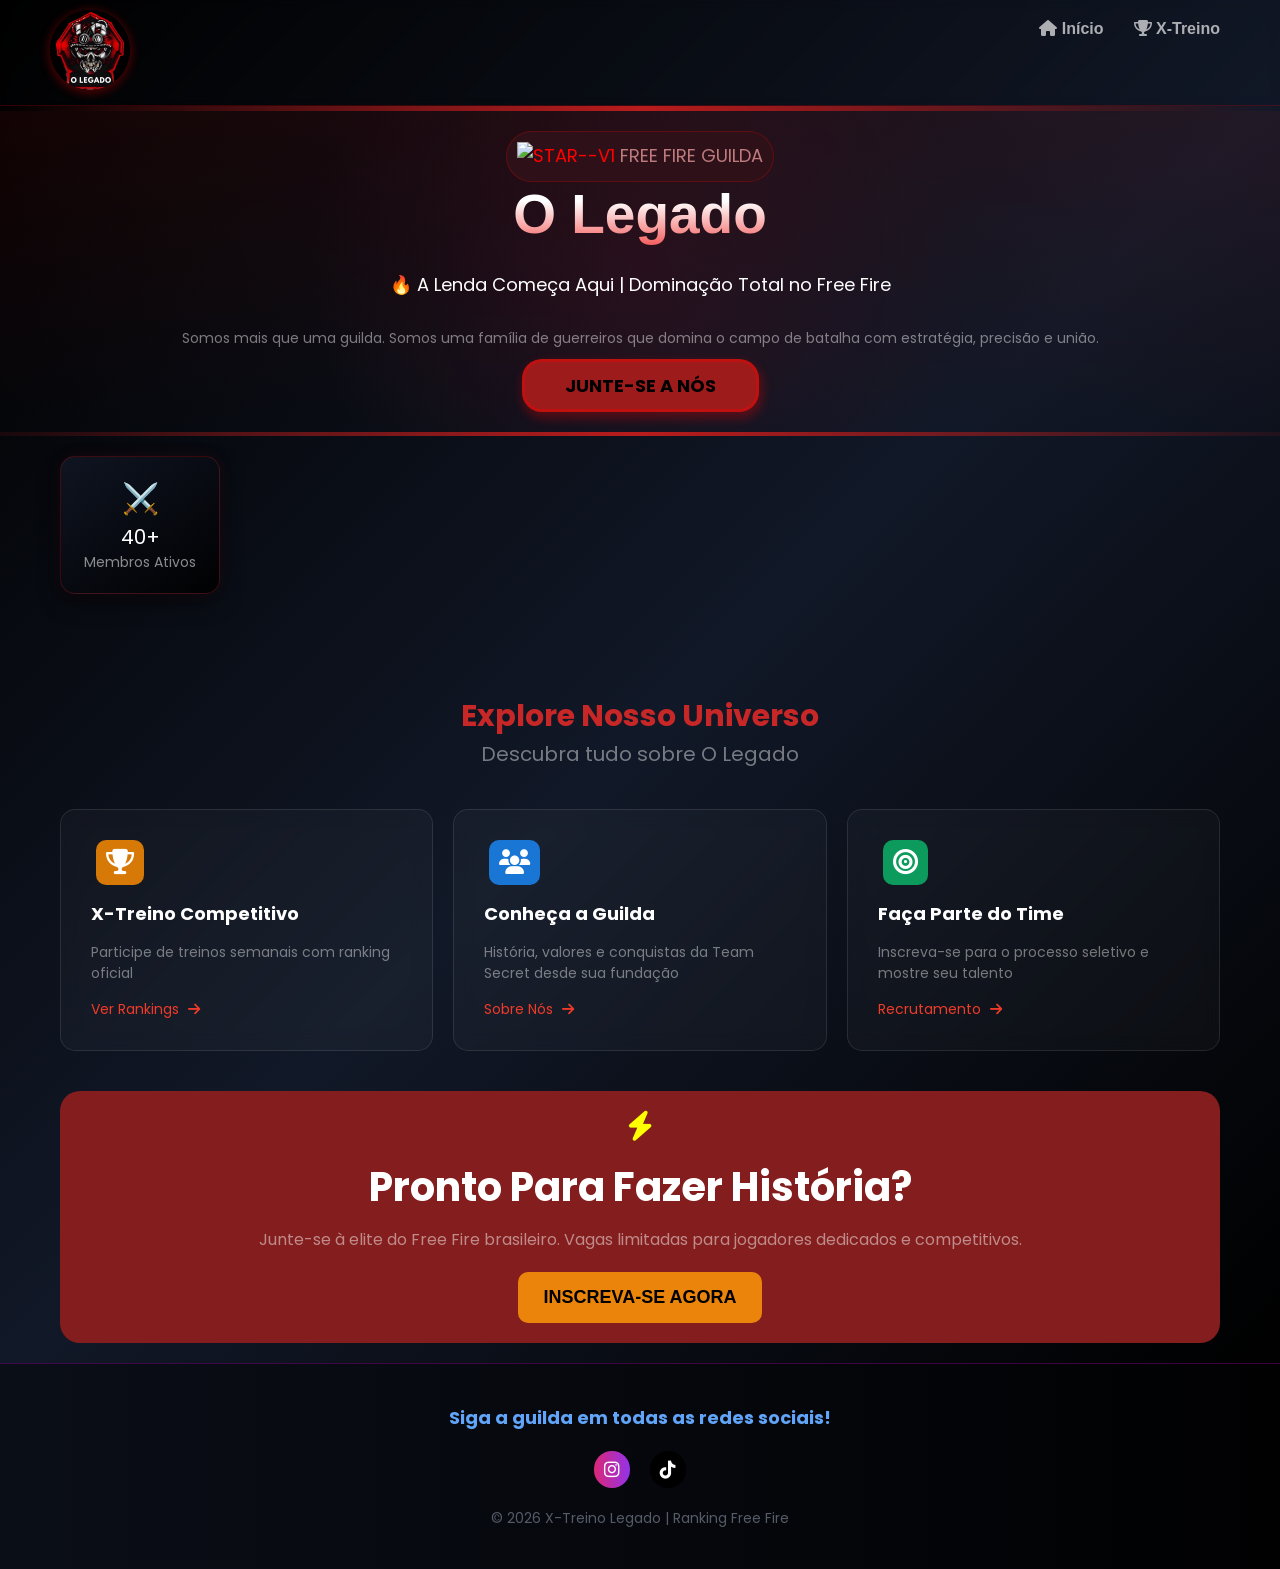
==== commit 9424acaf: "ajuste" ====
--- a/index.html
+++ b/index.html
@@ -3,15 +3,26 @@
 <head>
     <meta charset="UTF-8">
     <meta name="viewport" content="width=device-width, initial-scale=1.0">
+    <!-- <meta name="viewport" content="width=device-width, initial-scale=1.0, maximum-scale=1.0, user-scalable=no"> -->
     <title>O Legado</title>
     <link rel="stylesheet" href="assets/css/scss/home.scss">
     <link rel="stylesheet" href="assets/css/compiled/home.css">
-
+    
     <!--FONTE-->
     <link rel="preconnect" href="https://fonts.googleapis.com">
     <link rel="preconnect" href="https://fonts.gstatic.com" crossorigin>
     <link href="https://fonts.googleapis.com/css2?family=Poppins:wght@300;400;500;700&display=swap" rel="stylesheet">
     <!--FONTE-->
+
+    <!-- Google tag (gtag.js) -->
+    <!-- <script async src="https://www.googletagmanager.com/gtag/js?id=G-SW7Q9LH3LR"></script>
+    <script>
+        window.dataLayer = window.dataLayer || [];
+        function gtag() { dataLayer.push(arguments); }
+        gtag('js', new Date());
+        gtag('config', 'G-SW7Q9LH3LR');
+    </script> -->
+    <!-- Google tag (gtag.js) -->
 
     <!--icon-->
     <link rel="stylesheet" href="https://cdnjs.cloudflare.com/ajax/libs/font-awesome/6.5.1/css/all.min.css">
@@ -31,7 +42,7 @@
             
                 <ul class="menu__box">
                     <li><a class="menu__item" href="index.html"><i class="fas fa-home"></i> Início</a></li>
-                    <li><a class="menu__item" href="#"><i class="fas fa-users"></i> Sobre Nós</a></li>
+                    <!-- <li><a class="menu__item" href="#"><i class="fas fa-users"></i> Sobre Nós</a></li> -->
                     <li><a class="menu__item" href="./pages/xtreino/homeTreinos.html"><i class="fas fa-trophy"></i> X-Treino</a></li>
                 </ul>
             </div>
@@ -71,7 +82,7 @@
                     <i class="fa-solid fa-trophy icon-trofeu"></i>
                     <h2>X-Treino Competitivo</h2>
                     <p>Participe de treinos semanais com ranking oficial</p>
-                    <a href="#">Ver Rankings <i class="fa-solid fa-arrow-right seta-link"></i></a>
+                    <a href="pages/xtreino/homeTreinos.html">Ver Rankings <i class="fa-solid fa-arrow-right seta-link"></i></a>
                 </div>
 
                 <div class="historia_container_content">
@@ -113,9 +124,9 @@
         <p class="copyright">© 2026 X-Treino Legado | Ranking Free Fire</p>
     </footer>
 
-    <script>
-        alert("site em manutenção")
+    <!-- <script>
+        alert("🔥 O Legado continua evoluindo. Novas páginas, rankings e funcionalidades estão chegando em breve.")
     </script>
-   
+    -->
 </body>
 </html>
--- a/assets/css/compiled/home.css
+++ b/assets/css/compiled/home.css
@@ -7,6 +7,7 @@
 
 html {
   font-size: 62.5%;
+  overflow-x: hidden;
 }
 
 body {
@@ -14,6 +15,7 @@
   background: linear-gradient(135deg, #000000 0%, #111827 50%, #000000 100%);
   font-family: "Poppins", sans-serif;
   overflow-x: hidden;
+  position: relative;
 }
 
 .largura-definida {
@@ -436,4 +438,4 @@
   .historia_container_content {
     flex: 1 1 calc(33.3333333333% - 2rem);
   }
-}/*# sourceMappingURL=index.css.map */+}/*# sourceMappingURL=home.css.map */
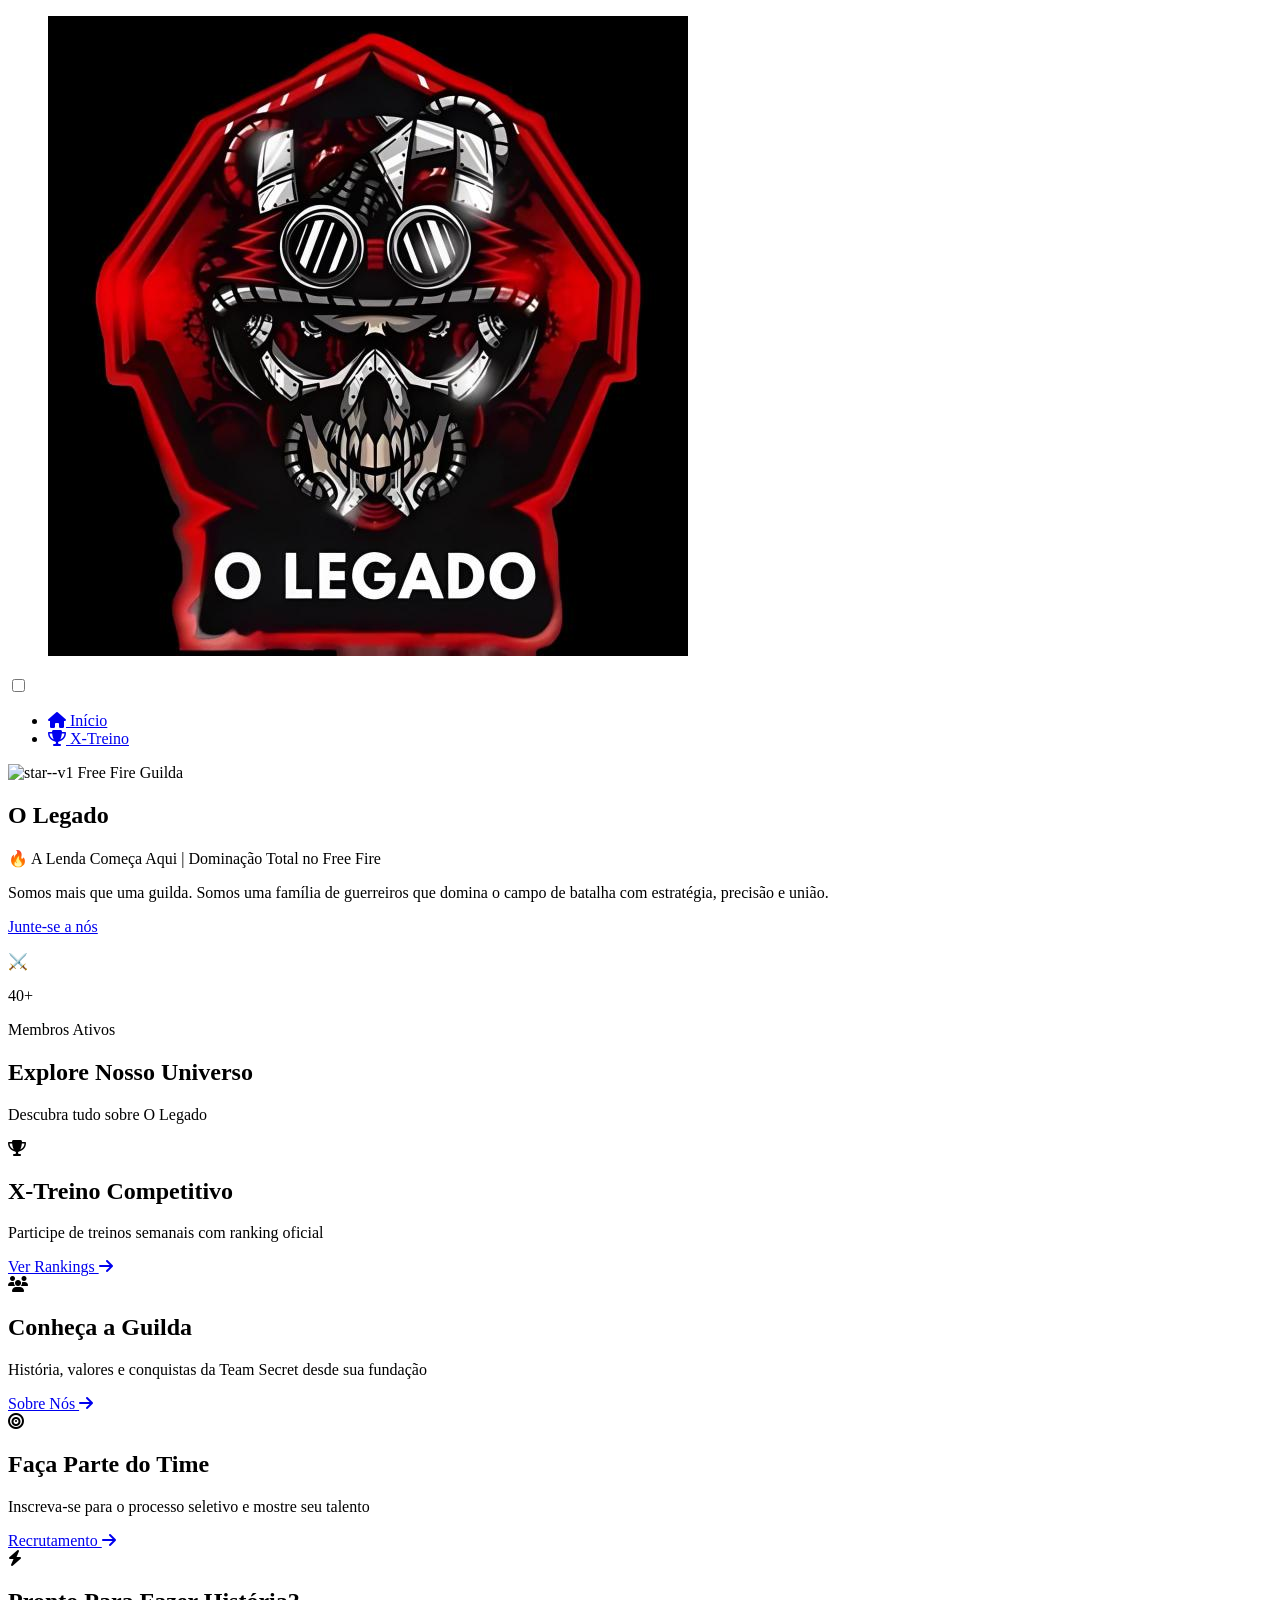
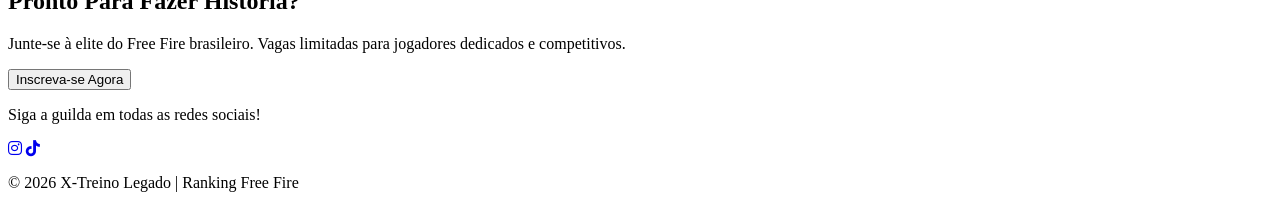
==== commit 75c89663: "ajuste" ====
--- a/index.html
+++ b/index.html
@@ -2,11 +2,11 @@
 <html lang="pt-br">
 <head>
     <meta charset="UTF-8">
-    <meta name="viewport" content="width=device-width, initial-scale=1.0">
-    <!-- <meta name="viewport" content="width=device-width, initial-scale=1.0, maximum-scale=1.0, user-scalable=no"> -->
+    <!-- <meta name="viewport" content="width=device-width, initial-scale=1.0"> -->
+    <meta name="viewport" content="width=device-width, initial-scale=1.0, maximum-scale=1.0, user-scalable=no">
     <title>O Legado</title>
     <link rel="stylesheet" href="assets/css/scss/home.scss">
-    <link rel="stylesheet" href="assets/css/compiled/home.css">
+    <link rel="stylesheet" href="assets/css/css/home.css">
     
     <!--FONTE-->
     <link rel="preconnect" href="https://fonts.googleapis.com">
@@ -126,7 +126,7 @@
 
     <!-- <script>
         alert("🔥 O Legado continua evoluindo. Novas páginas, rankings e funcionalidades estão chegando em breve.")
-    </script>
-    -->
+    </script> -->
+   
 </body>
 </html>
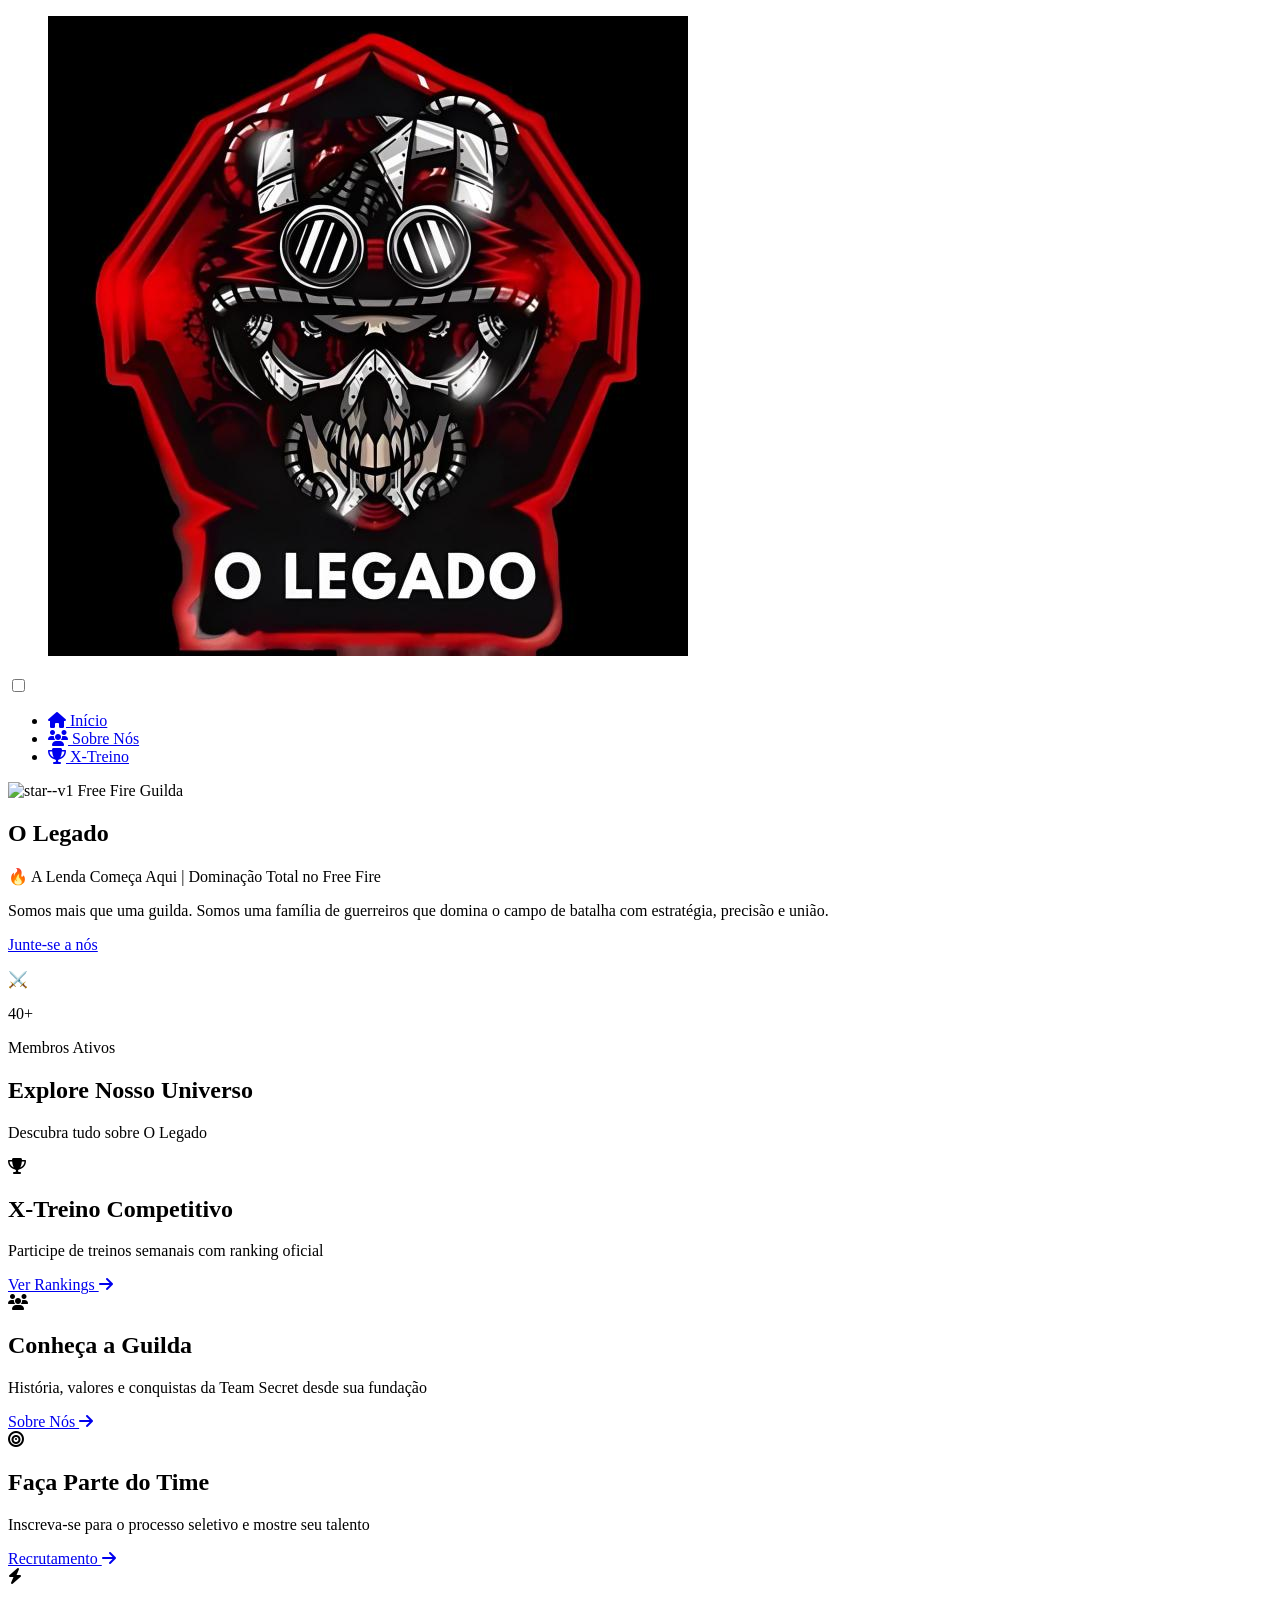
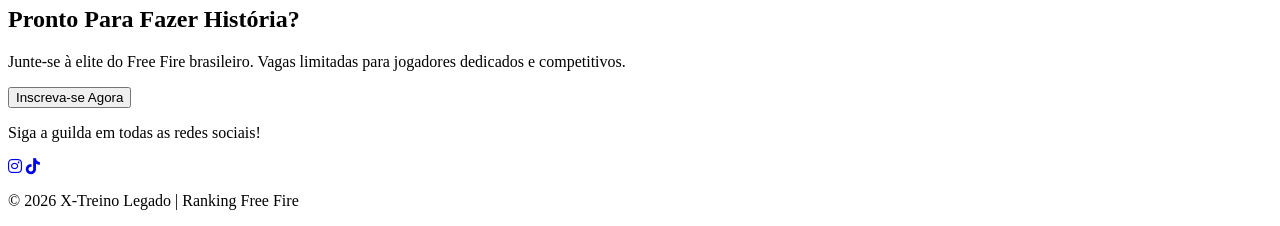
==== commit cbc0ee20: "sobre sobre" ====
--- a/index.html
+++ b/index.html
@@ -15,13 +15,13 @@
     <!--FONTE-->
 
     <!-- Google tag (gtag.js) -->
-    <!-- <script async src="https://www.googletagmanager.com/gtag/js?id=G-SW7Q9LH3LR"></script>
+    <script async src="https://www.googletagmanager.com/gtag/js?id=G-SW7Q9LH3LR"></script>
     <script>
         window.dataLayer = window.dataLayer || [];
         function gtag() { dataLayer.push(arguments); }
         gtag('js', new Date());
         gtag('config', 'G-SW7Q9LH3LR');
-    </script> -->
+    </script>
     <!-- Google tag (gtag.js) -->
 
     <!--icon-->
@@ -42,7 +42,7 @@
             
                 <ul class="menu__box">
                     <li><a class="menu__item" href="index.html"><i class="fas fa-home"></i> Início</a></li>
-                    <!-- <li><a class="menu__item" href="#"><i class="fas fa-users"></i> Sobre Nós</a></li> -->
+                    <li><a class="menu__item" href="pages/sobre/sobre.html"><i class="fas fa-users"></i> Sobre Nós</a></li>
                     <li><a class="menu__item" href="./pages/xtreino/homeTreinos.html"><i class="fas fa-trophy"></i> X-Treino</a></li>
                 </ul>
             </div>
@@ -89,7 +89,7 @@
                     <i class="fa-solid fa-users icon-azul"></i>
                     <h2>Conheça a Guilda</h2>
                     <p>História, valores e conquistas da Team Secret desde sua fundação</p>
-                    <a href="#">Sobre Nós <i class="fa-solid fa-arrow-right seta-link"></i></a>
+                    <a href="pages/sobre/sobre.html">Sobre Nós <i class="fa-solid fa-arrow-right seta-link"></i></a>
                 </div>
 
                 <div class="historia_container_content">
@@ -124,9 +124,9 @@
         <p class="copyright">© 2026 X-Treino Legado | Ranking Free Fire</p>
     </footer>
 
-    <!-- <script>
+    <script>
         alert("🔥 O Legado continua evoluindo. Novas páginas, rankings e funcionalidades estão chegando em breve.")
-    </script> -->
+    </script>
    
 </body>
 </html>
